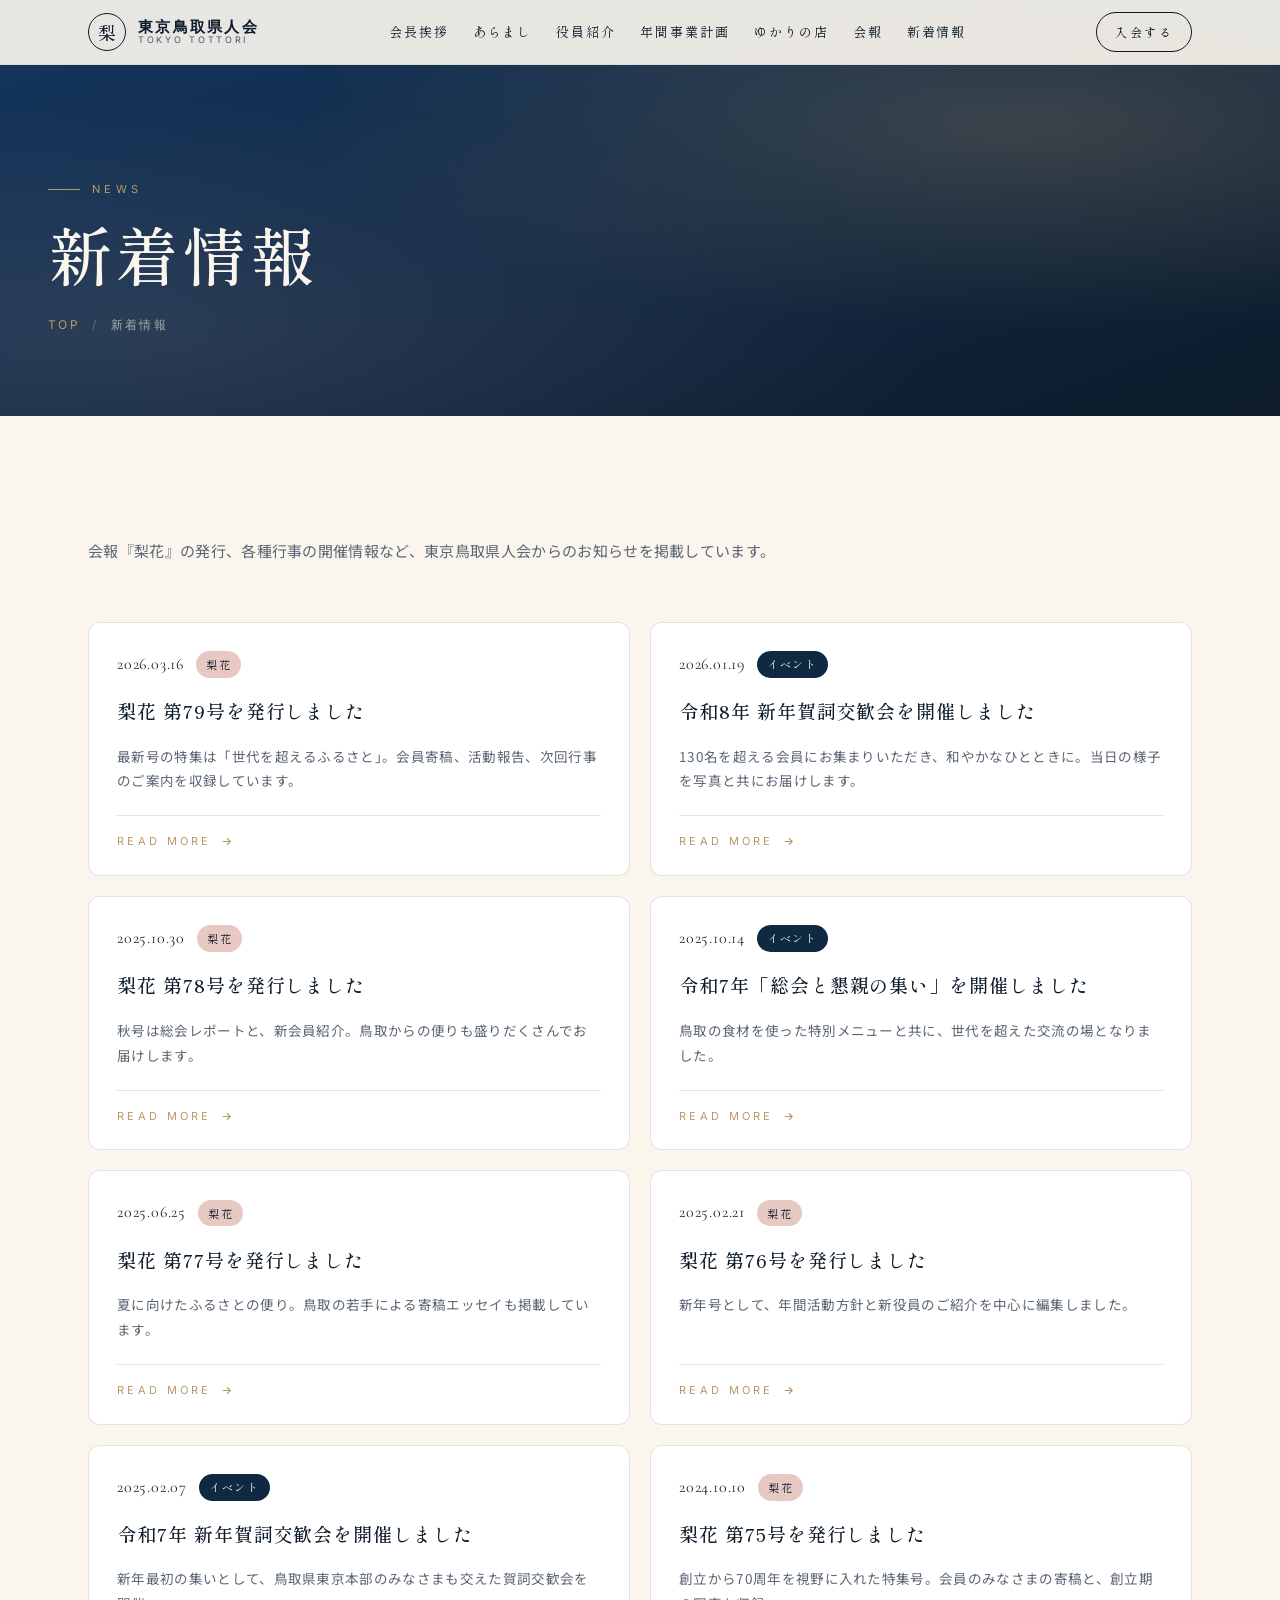
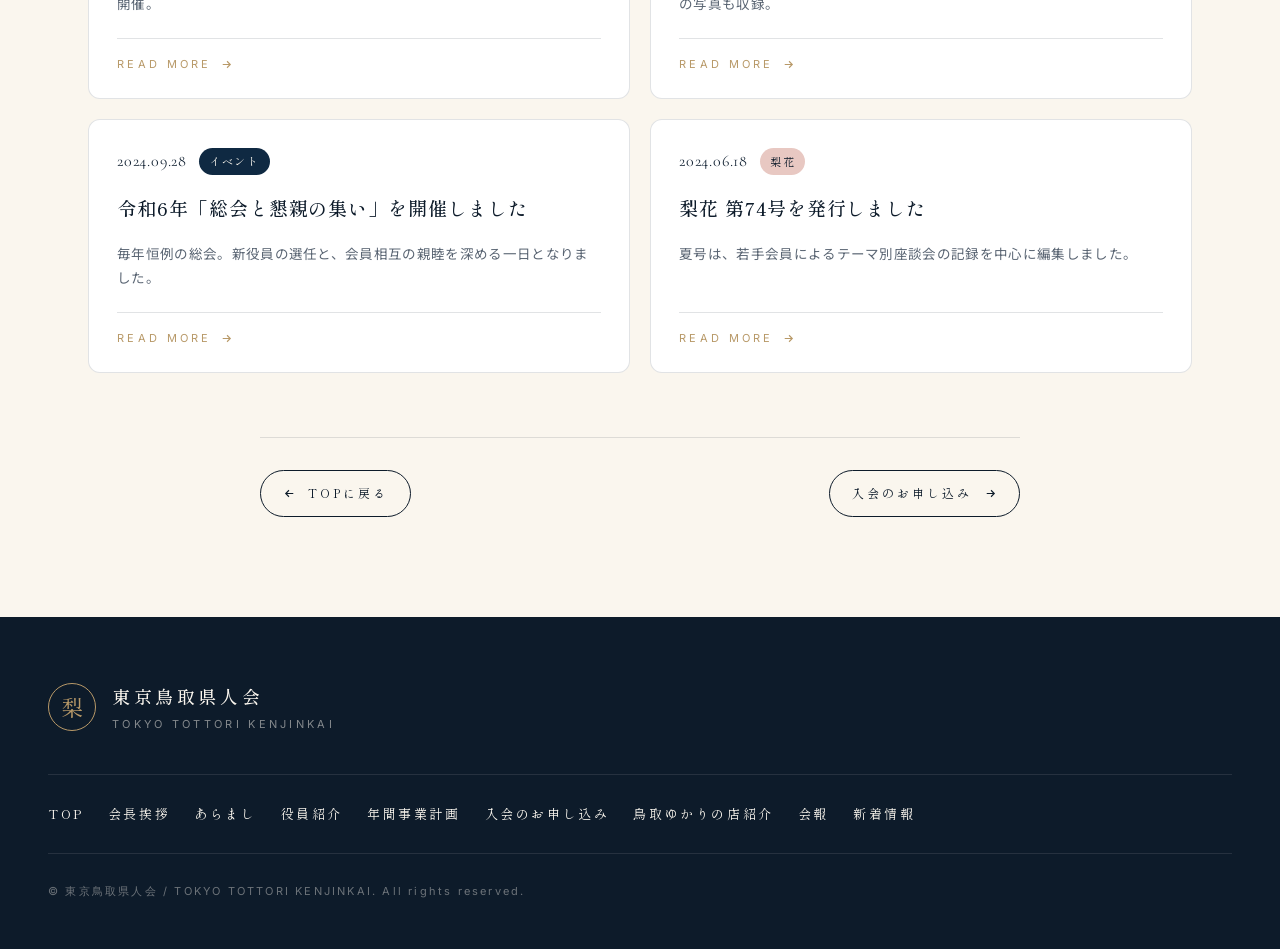
==== news.html @ 31a514fa "Initial site release Co-authored-by: Cursor <cursoragent@cursor.com>" ====
<!DOCTYPE html>
<html lang="ja">
<head>
<meta charset="UTF-8" />
<meta name="viewport" content="width=device-width, initial-scale=1.0" />
<title>新着情報 | 東京鳥取県人会</title>
<meta name="description" content="東京鳥取県人会からのお知らせ・新着情報の一覧。会報『梨花』の発行、各種行事の開催情報を順次ご案内します。" />

<link rel="preconnect" href="https://fonts.googleapis.com" />
<link rel="preconnect" href="https://fonts.gstatic.com" crossorigin />
<link href="https://fonts.googleapis.com/css2?family=Shippori+Mincho+B1:wght@400;500;600;700;800&family=Noto+Sans+JP:wght@300;400;500;600;700&family=Cormorant+Garamond:ital,wght@0,300;0,400;0,500;0,600;1,300&family=Inter:wght@300;400;500;600&display=swap" rel="stylesheet" />
<link rel="stylesheet" href="styles/main.css" />
</head>
<body class="is-subpage">

<div class="loader" id="loader">
  <div class="loader-inner">
    <span class="loader-jp">東京鳥取県人会</span>
    <span class="loader-en">TOKYO &middot; TOTTORI</span>
  </div>
</div>

<header class="nav is-scrolled" id="nav">
  <div class="nav-inner">
    <a href="index.html" class="nav-logo">
      <span class="logo-mark">梨</span>
      <span class="logo-text">
        <span class="logo-jp">東京鳥取県人会</span>
        <span class="logo-en">TOKYO TOTTORI</span>
      </span>
    </a>
    <nav class="nav-links">
      <a href="index.html#greeting">会長挨拶</a>
      <a href="index.html#about">あらまし</a>
      <a href="officers.html">役員紹介</a>
      <a href="index.html#plan">年間事業計画</a>
      <a href="shops.html">ゆかりの店</a>
      <a href="index.html#newsletter">会報</a>
      <a href="news.html">新着情報</a>
    </nav>
    <a href="index.html#join" class="nav-cta">入会する</a>
    <button class="nav-toggle" id="navToggle" aria-label="メニュー">
      <span></span><span></span><span></span>
    </button>
  </div>
</header>

<div class="mobile-menu" id="mobileMenu">
  <nav>
    <a href="index.html">TOP</a>
    <a href="index.html#greeting">会長挨拶</a>
    <a href="index.html#about">あらまし</a>
    <a href="officers.html">役員紹介</a>
    <a href="index.html#plan">年間事業計画</a>
    <a href="shops.html">ゆかりの店</a>
    <a href="index.html#newsletter">会報『梨花』</a>
    <a href="news.html">新着情報</a>
    <a href="index.html#join" class="mobile-cta">入会のお申し込み →</a>
  </nav>
</div>

<section class="page-hero">
  <div class="page-hero-inner">
    <p class="eyebrow">NEWS</p>
    <h1>新着情報</h1>
    <nav class="breadcrumb">
      <a href="index.html">TOP</a><span>/</span>新着情報
    </nav>
  </div>
</section>

<main class="page-body">
  <p class="section-lead" style="margin-bottom: 56px; max-width: 760px;">
    会報『梨花』の発行、各種行事の開催情報など、東京鳥取県人会からのお知らせを掲載しています。
  </p>

  <div class="news-grid is-2col">
    <a href="news/rika-79.html" class="news-card">
      <div class="news-card-meta">
        <time datetime="2026-03-16">2026.03.16</time>
        <span class="tag tag-rika">梨花</span>
      </div>
      <h3 class="news-card-title">梨花 第79号を発行しました</h3>
      <p class="news-card-excerpt">最新号の特集は「世代を超えるふるさと」。会員寄稿、活動報告、次回行事のご案内を収録しています。</p>
      <span class="news-card-arrow">READ MORE <svg viewBox="0 0 24 24" width="13" height="13" fill="none" stroke="currentColor" stroke-width="2"><path d="M5 12h14M13 6l6 6-6 6"/></svg></span>
    </a>

    <a href="news/2026-shinnen.html" class="news-card">
      <div class="news-card-meta">
        <time datetime="2026-01-19">2026.01.19</time>
        <span class="tag tag-event">イベント</span>
      </div>
      <h3 class="news-card-title">令和8年 新年賀詞交歓会を開催しました</h3>
      <p class="news-card-excerpt">130名を超える会員にお集まりいただき、和やかなひとときに。当日の様子を写真と共にお届けします。</p>
      <span class="news-card-arrow">READ MORE <svg viewBox="0 0 24 24" width="13" height="13" fill="none" stroke="currentColor" stroke-width="2"><path d="M5 12h14M13 6l6 6-6 6"/></svg></span>
    </a>

    <a href="news/rika-78.html" class="news-card">
      <div class="news-card-meta">
        <time datetime="2025-10-30">2025.10.30</time>
        <span class="tag tag-rika">梨花</span>
      </div>
      <h3 class="news-card-title">梨花 第78号を発行しました</h3>
      <p class="news-card-excerpt">秋号は総会レポートと、新会員紹介。鳥取からの便りも盛りだくさんでお届けします。</p>
      <span class="news-card-arrow">READ MORE <svg viewBox="0 0 24 24" width="13" height="13" fill="none" stroke="currentColor" stroke-width="2"><path d="M5 12h14M13 6l6 6-6 6"/></svg></span>
    </a>

    <a href="news/2025-soukai.html" class="news-card">
      <div class="news-card-meta">
        <time datetime="2025-10-14">2025.10.14</time>
        <span class="tag tag-event">イベント</span>
      </div>
      <h3 class="news-card-title">令和7年「総会と懇親の集い」を開催しました</h3>
      <p class="news-card-excerpt">鳥取の食材を使った特別メニューと共に、世代を超えた交流の場となりました。</p>
      <span class="news-card-arrow">READ MORE <svg viewBox="0 0 24 24" width="13" height="13" fill="none" stroke="currentColor" stroke-width="2"><path d="M5 12h14M13 6l6 6-6 6"/></svg></span>
    </a>

    <a href="news/rika-77.html" class="news-card">
      <div class="news-card-meta">
        <time datetime="2025-06-25">2025.06.25</time>
        <span class="tag tag-rika">梨花</span>
      </div>
      <h3 class="news-card-title">梨花 第77号を発行しました</h3>
      <p class="news-card-excerpt">夏に向けたふるさとの便り。鳥取の若手による寄稿エッセイも掲載しています。</p>
      <span class="news-card-arrow">READ MORE <svg viewBox="0 0 24 24" width="13" height="13" fill="none" stroke="currentColor" stroke-width="2"><path d="M5 12h14M13 6l6 6-6 6"/></svg></span>
    </a>

    <a href="news/rika-76.html" class="news-card">
      <div class="news-card-meta">
        <time datetime="2025-02-21">2025.02.21</time>
        <span class="tag tag-rika">梨花</span>
      </div>
      <h3 class="news-card-title">梨花 第76号を発行しました</h3>
      <p class="news-card-excerpt">新年号として、年間活動方針と新役員のご紹介を中心に編集しました。</p>
      <span class="news-card-arrow">READ MORE <svg viewBox="0 0 24 24" width="13" height="13" fill="none" stroke="currentColor" stroke-width="2"><path d="M5 12h14M13 6l6 6-6 6"/></svg></span>
    </a>

    <a href="news/2025-shinnen.html" class="news-card">
      <div class="news-card-meta">
        <time datetime="2025-02-07">2025.02.07</time>
        <span class="tag tag-event">イベント</span>
      </div>
      <h3 class="news-card-title">令和7年 新年賀詞交歓会を開催しました</h3>
      <p class="news-card-excerpt">新年最初の集いとして、鳥取県東京本部のみなさまも交えた賀詞交歓会を開催。</p>
      <span class="news-card-arrow">READ MORE <svg viewBox="0 0 24 24" width="13" height="13" fill="none" stroke="currentColor" stroke-width="2"><path d="M5 12h14M13 6l6 6-6 6"/></svg></span>
    </a>

    <a href="news/rika-75.html" class="news-card">
      <div class="news-card-meta">
        <time datetime="2024-10-10">2024.10.10</time>
        <span class="tag tag-rika">梨花</span>
      </div>
      <h3 class="news-card-title">梨花 第75号を発行しました</h3>
      <p class="news-card-excerpt">創立から70周年を視野に入れた特集号。会員のみなさまの寄稿と、創立期の写真も収録。</p>
      <span class="news-card-arrow">READ MORE <svg viewBox="0 0 24 24" width="13" height="13" fill="none" stroke="currentColor" stroke-width="2"><path d="M5 12h14M13 6l6 6-6 6"/></svg></span>
    </a>

    <a href="news/2024-soukai.html" class="news-card">
      <div class="news-card-meta">
        <time datetime="2024-09-28">2024.09.28</time>
        <span class="tag tag-event">イベント</span>
      </div>
      <h3 class="news-card-title">令和6年「総会と懇親の集い」を開催しました</h3>
      <p class="news-card-excerpt">毎年恒例の総会。新役員の選任と、会員相互の親睦を深める一日となりました。</p>
      <span class="news-card-arrow">READ MORE <svg viewBox="0 0 24 24" width="13" height="13" fill="none" stroke="currentColor" stroke-width="2"><path d="M5 12h14M13 6l6 6-6 6"/></svg></span>
    </a>

    <a href="news/rika-74.html" class="news-card">
      <div class="news-card-meta">
        <time datetime="2024-06-18">2024.06.18</time>
        <span class="tag tag-rika">梨花</span>
      </div>
      <h3 class="news-card-title">梨花 第74号を発行しました</h3>
      <p class="news-card-excerpt">夏号は、若手会員によるテーマ別座談会の記録を中心に編集しました。</p>
      <span class="news-card-arrow">READ MORE <svg viewBox="0 0 24 24" width="13" height="13" fill="none" stroke="currentColor" stroke-width="2"><path d="M5 12h14M13 6l6 6-6 6"/></svg></span>
    </a>
  </div>

  <div class="article-foot">
    <a href="index.html" class="more-link">
      <svg viewBox="0 0 24 24" width="13" height="13" fill="none" stroke="currentColor" stroke-width="2" style="transform: rotate(180deg);"><path d="M5 12h14M13 6l6 6-6 6"/></svg>
      <span>TOPに戻る</span>
    </a>
    <a href="index.html#join" class="more-link">
      <span>入会のお申し込み</span>
      <svg viewBox="0 0 24 24" width="13" height="13" fill="none" stroke="currentColor" stroke-width="2"><path d="M5 12h14M13 6l6 6-6 6"/></svg>
    </a>
  </div>
</main>

<footer class="footer">
  <div class="footer-inner">
    <div class="footer-brand">
      <span class="footer-mark">梨</span>
      <div>
        <p class="footer-jp">東京鳥取県人会</p>
        <p class="footer-en">TOKYO TOTTORI KENJINKAI</p>
      </div>
    </div>
    <nav class="footer-links">
      <a href="index.html">TOP</a>
      <a href="index.html#greeting">会長挨拶</a>
      <a href="index.html#about">あらまし</a>
      <a href="officers.html">役員紹介</a>
      <a href="index.html#plan">年間事業計画</a>
      <a href="index.html#join">入会のお申し込み</a>
      <a href="shops.html">鳥取ゆかりの店紹介</a>
      <a href="index.html#newsletter">会報</a>
      <a href="news.html">新着情報</a>
    </nav>
    <p class="footer-copy">&copy; 東京鳥取県人会 / TOKYO TOTTORI KENJINKAI. All rights reserved.</p>
  </div>
</footer>

<script>
(function () {
  window.addEventListener('load', () => {
    setTimeout(() => {
      const loader = document.getElementById('loader');
      if (loader) loader.classList.add('is-hidden');
    }, 600);
  });
  const toggle = document.getElementById('navToggle');
  const menu = document.getElementById('mobileMenu');
  if (toggle && menu) {
    toggle.addEventListener('click', () => {
      const open = menu.classList.toggle('is-open');
      toggle.classList.toggle('is-open', open);
      document.body.style.overflow = open ? 'hidden' : '';
    });
    menu.querySelectorAll('a').forEach((a) =>
      a.addEventListener('click', () => {
        menu.classList.remove('is-open');
        toggle.classList.remove('is-open');
        document.body.style.overflow = '';
      })
    );
  }
})();
</script>
</body>
</html>
---- styles/main.css ----
/* =============================================================
   Tokyo Tottori Kenjinkai – Stylesheet (inlined)
   ============================================================= */
:root {
  --c-ink: #0d1b2a;
  --c-ink-2: #1b2a3a;
  --c-sub: #5a6573;
  --c-sand: #f3ecdf;
  --c-sand-2: #ebe1cd;
  --c-paper: #faf6ee;
  --c-paper-2: #ffffff;
  --c-navy: #14365e;
  --c-navy-2: #0f2942;
  --c-pear: #e8c8c2;
  --c-pear-2: #d8a39b;
  --c-gold: #b89968;
  --c-line: rgba(13, 27, 42, 0.12);
  --c-line-light: rgba(13, 27, 42, 0.06);
  --f-mincho: "Shippori Mincho B1", "Hiragino Mincho ProN", "Yu Mincho", serif;
  --f-sans: "Noto Sans JP", "Hiragino Sans", "Yu Gothic", sans-serif;
  --f-en: "Cormorant Garamond", "Inter", serif;
  --f-en-sans: "Inter", sans-serif;
  --r-md: 4px;
  --r-lg: 12px;
  --container: 1200px;
  --gutter: clamp(20px, 4vw, 48px);
  --t-fast: 0.25s cubic-bezier(0.2, 0.8, 0.2, 1);
  --t-base: 0.5s cubic-bezier(0.2, 0.8, 0.2, 1);
  --t-slow: 1s cubic-bezier(0.2, 0.8, 0.2, 1);
}
*, *::before, *::after { box-sizing: border-box; margin: 0; padding: 0; }
html { scroll-behavior: smooth; }
body {
  font-family: var(--f-sans);
  color: var(--c-ink);
  background: var(--c-paper);
  -webkit-font-smoothing: antialiased;
  -moz-osx-font-smoothing: grayscale;
  line-height: 1.7;
  letter-spacing: 0.02em;
  overflow-x: hidden;
}
img, svg, video, iframe { max-width: 100%; display: block; }
a { color: inherit; text-decoration: none; }
ul, ol { list-style: none; }
button { background: none; border: none; cursor: pointer; font: inherit; color: inherit; }
::selection { background: var(--c-pear); color: var(--c-ink); }

/* Loader */
.loader { position: fixed; inset: 0; background: var(--c-ink); z-index: 9999; display: grid; place-items: center; transition: opacity 0.8s ease, visibility 0.8s ease; }
.loader.is-hidden { opacity: 0; visibility: hidden; }
.loader-inner { text-align: center; color: var(--c-paper); }
.loader-jp { display: block; font-family: var(--f-mincho); font-size: clamp(24px, 4vw, 32px); letter-spacing: 0.4em; padding-left: 0.4em; font-weight: 500; margin-bottom: 12px; opacity: 0; animation: fadeUp 0.8s ease forwards 0.1s; }
.loader-en { display: block; font-family: var(--f-en); font-size: 14px; letter-spacing: 0.6em; padding-left: 0.6em; color: var(--c-gold); opacity: 0; animation: fadeUp 0.8s ease forwards 0.4s; }
@keyframes fadeUp { from { opacity: 0; transform: translateY(8px);} to {opacity:1; transform:none;} }

/* Nav */
.nav { position: fixed; top: 0; left: 0; right: 0; z-index: 100; padding: 18px 0; transition: background var(--t-base), padding var(--t-base), border-color var(--t-base); border-bottom: 1px solid transparent; }
.nav.is-scrolled { background: rgba(250, 246, 238, 0.92); backdrop-filter: blur(16px); -webkit-backdrop-filter: blur(16px); border-bottom-color: var(--c-line-light); padding: 12px 0; }
.nav-inner { max-width: var(--container); margin: 0 auto; padding: 0 var(--gutter); display: flex; align-items: center; justify-content: space-between; gap: 24px; }
.nav-logo { display: flex; align-items: center; gap: 12px; color: var(--c-paper); transition: color var(--t-base); }
.nav.is-scrolled .nav-logo { color: var(--c-ink); }
.logo-mark { width: 38px; height: 38px; border: 1.5px solid currentColor; border-radius: 50%; display: grid; place-items: center; font-family: var(--f-mincho); font-size: 18px; font-weight: 500; }
.logo-text { display: flex; flex-direction: column; line-height: 1.1; }
.logo-jp { font-family: var(--f-mincho); font-size: 15px; font-weight: 600; letter-spacing: 0.15em; }
.logo-en { font-family: var(--f-en-sans); font-size: 9px; letter-spacing: 0.3em; opacity: 0.7; }

.nav-links { display: flex; gap: 24px; color: var(--c-paper); transition: color var(--t-base); }
.nav.is-scrolled .nav-links { color: var(--c-ink); }
.nav-links a { position: relative; padding: 6px 0; font-family: var(--f-mincho); font-size: 13px; letter-spacing: 0.15em; }
.nav-links a::after { content: ''; position: absolute; bottom: 0; left: 50%; width: 0; height: 1px; background: currentColor; transition: width var(--t-base), left var(--t-base); }
.nav-links a:hover::after { width: 100%; left: 0; }

.nav-cta { padding: 9px 18px; border: 1px solid var(--c-paper); color: var(--c-paper); font-family: var(--f-mincho); font-size: 12px; letter-spacing: 0.2em; border-radius: 999px; transition: all var(--t-base); white-space: nowrap; }
.nav.is-scrolled .nav-cta { border-color: var(--c-ink); color: var(--c-ink); }
.nav-cta:hover { background: var(--c-paper); color: var(--c-ink); }
.nav.is-scrolled .nav-cta:hover { background: var(--c-ink); color: var(--c-paper); }

.nav-toggle { display: none; width: 40px; height: 40px; flex-direction: column; justify-content: center; align-items: center; gap: 5px; }
.nav-toggle span { display: block; width: 24px; height: 1.5px; background: var(--c-paper); transition: all var(--t-base); }
.nav.is-scrolled .nav-toggle span { background: var(--c-ink); }
.nav-toggle.is-open span:nth-child(1) { transform: translateY(6.5px) rotate(45deg); }
.nav-toggle.is-open span:nth-child(2) { opacity: 0; }
.nav-toggle.is-open span:nth-child(3) { transform: translateY(-6.5px) rotate(-45deg); }

.mobile-menu { position: fixed; inset: 0; background: var(--c-ink); color: var(--c-paper); z-index: 90; display: grid; place-items: center; opacity: 0; visibility: hidden; transition: opacity var(--t-base), visibility var(--t-base); padding: 80px var(--gutter) 40px; overflow-y: auto; }
.mobile-menu.is-open { opacity: 1; visibility: visible; }
.mobile-menu nav { display: flex; flex-direction: column; gap: 18px; text-align: center; }
.mobile-menu nav a { font-family: var(--f-mincho); font-size: 22px; letter-spacing: 0.2em; }
.mobile-menu .mobile-cta { margin-top: 12px; font-size: 16px; color: var(--c-gold); }

/* Sidebar */
.sidebar {
  position: fixed;
  top: 0; left: 0; bottom: 0;
  width: 240px;
  z-index: 99;
  background: rgba(250, 246, 238, 0.94);
  backdrop-filter: blur(20px);
  -webkit-backdrop-filter: blur(20px);
  border-right: 1px solid var(--c-line);
  padding: 32px 28px;
  display: flex;
  flex-direction: column;
  gap: 28px;
  transform: translateX(-100%);
  opacity: 0;
  visibility: hidden;
  transition: transform 0.7s cubic-bezier(0.2, 0.8, 0.2, 1),
              opacity 0.6s ease,
              visibility 0.6s ease;
}
body.is-sidebar-active .sidebar {
  transform: translateX(0);
  opacity: 1;
  visibility: visible;
}
.sidebar-logo { display: flex; align-items: center; gap: 12px; color: var(--c-ink); padding-bottom: 24px; border-bottom: 1px solid var(--c-line); }
.sidebar-logo .logo-mark { width: 36px; height: 36px; font-size: 18px; }
.sidebar-logo .logo-jp { font-family: var(--f-mincho); font-size: 14px; font-weight: 600; letter-spacing: 0.18em; line-height: 1.3; }
.sidebar-logo .logo-en { font-family: var(--f-en-sans); font-size: 9px; letter-spacing: 0.3em; opacity: 0.6; margin-top: 2px; }

.sidebar-nav { display: flex; flex-direction: column; gap: 2px; flex: 1; overflow-y: auto; }
.sidebar-nav a {
  position: relative;
  display: grid;
  grid-template-columns: 28px 1fr;
  align-items: center;
  gap: 12px;
  padding: 12px 8px;
  border-radius: var(--r-md);
  transition: background var(--t-fast), color var(--t-fast), padding-left var(--t-fast);
}
.sidebar-nav a::before {
  content: '';
  position: absolute;
  left: -28px;
  top: 50%;
  width: 20px;
  height: 1px;
  background: var(--c-gold);
  transform: scaleX(0);
  transform-origin: right;
  transition: transform var(--t-fast);
}
.sidebar-nav a:hover { background: rgba(184, 153, 104, 0.1); padding-left: 14px; }
.sidebar-nav a:hover::before { transform: scaleX(1); }
.sidebar-nav .num { font-family: var(--f-en); font-size: 13px; color: var(--c-gold); letter-spacing: 0.05em; }
.sidebar-nav .lbl { font-family: var(--f-mincho); font-size: 14px; letter-spacing: 0.15em; }

.sidebar-foot { padding-top: 20px; border-top: 1px solid var(--c-line); display: flex; flex-direction: column; gap: 14px; }
.sidebar-cta {
  display: inline-flex;
  align-items: center;
  justify-content: center;
  gap: 8px;
  padding: 14px 20px;
  background: var(--c-ink);
  color: var(--c-paper);
  border-radius: 999px;
  font-family: var(--f-mincho);
  font-size: 13px;
  letter-spacing: 0.25em;
  transition: all var(--t-base);
}
.sidebar-cta:hover { background: var(--c-gold); color: var(--c-ink); }
.sidebar-cta svg { transition: transform var(--t-base); }
.sidebar-cta:hover svg { transform: translateX(3px); }
.sidebar-tel { display: flex; flex-direction: column; gap: 2px; align-items: center; }
.sidebar-tel span { font-family: var(--f-mincho); font-size: 10px; letter-spacing: 0.3em; color: var(--c-sub); }
.sidebar-tel a { font-family: var(--f-en); font-size: 18px; color: var(--c-ink); letter-spacing: 0.05em; }
.sidebar-tel a:hover { color: var(--c-navy); }

/* Hide top nav when sidebar active, push content right (desktop) */
body.is-sidebar-active .nav { transform: translateY(-110%); opacity: 0; visibility: hidden; }
.nav { transition: background var(--t-base), padding var(--t-base), border-color var(--t-base), transform 0.5s ease, opacity 0.5s ease; }

@media (min-width: 961px) {
  body.is-sidebar-active .marquee,
  body.is-sidebar-active .section,
  body.is-sidebar-active .join,
  body.is-sidebar-active .footer {
    padding-left: calc(var(--gutter) + 240px);
    transition: padding-left 0.7s cubic-bezier(0.2, 0.8, 0.2, 1);
  }
  body.is-sidebar-active .marquee-track { padding-left: 0; }
  .marquee, .section, .join, .footer {
    transition: padding-left 0.7s cubic-bezier(0.2, 0.8, 0.2, 1);
  }
}

/* Hero */
.hero { position: relative; min-height: 100vh; display: flex; flex-direction: column; justify-content: center; padding: 120px var(--gutter) 80px; color: var(--c-paper); overflow: hidden; }
.hero-bg { position: absolute; inset: 0; z-index: 0; background: #0d1b2a; }
.hero-slide {
  position: absolute; inset: 0;
  background-size: cover;
  background-position: center;
  opacity: 0;
  transform: scale(1.06);
  transition: opacity 2s ease-in-out, transform 8s ease-out;
  will-change: opacity, transform;
}
.hero-slide.is-active {
  opacity: 1;
  transform: scale(1);
  transition: opacity 2s ease-in-out, transform 12s ease-out;
}
.hero-slide[data-season="spring"] { background-color: #f4dad4; }
.hero-slide[data-season="summer"] { background-color: #14365e; }
.hero-slide[data-season="autumn"] { background-color: #8b4a2a; }
.hero-slide[data-season="winter"] { background-color: #1b2a3a; }

.hero-overlay {
  position: absolute; inset: 0;
  background:
    radial-gradient(ellipse at 70% 20%, rgba(184, 153, 104, 0.18) 0%, transparent 55%),
    linear-gradient(180deg, rgba(13, 27, 42, 0.35) 0%, rgba(13, 27, 42, 0.55) 60%, rgba(13, 27, 42, 0.78) 100%),
    linear-gradient(120deg, rgba(15, 41, 66, 0.55) 0%, rgba(13, 27, 42, 0.25) 60%, transparent 100%);
}
.hero-pattern { position: absolute; inset: 0; background-image: url("data:image/svg+xml;utf8,<svg xmlns='http://www.w3.org/2000/svg' width='100' height='100' viewBox='0 0 100 100'><circle cx='50' cy='50' r='1' fill='%23faf6ee' opacity='0.14'/></svg>"); background-size: 24px 24px; opacity: 0.25; mix-blend-mode: overlay; animation: drift 60s linear infinite; pointer-events: none; }
@keyframes drift { from { background-position: 0 0; } to { background-position: 1000px 1000px; } }

/* Season indicator */
.season-indicator {
  position: absolute;
  top: 50%;
  left: var(--gutter);
  transform: translateY(-50%);
  z-index: 2;
  display: flex;
  flex-direction: column;
  align-items: flex-start;
  gap: 14px;
  color: var(--c-paper);
  pointer-events: none;
  opacity: 0;
  animation: fadeUp 1s ease forwards 1.2s;
}
.season-indicator .season-line {
  width: 1px;
  height: 56px;
  background: linear-gradient(to bottom, transparent, var(--c-gold), transparent);
}
.season-indicator .season-jp {
  font-family: var(--f-mincho);
  font-size: 28px;
  font-weight: 500;
  letter-spacing: 0.3em;
  color: var(--c-gold);
  writing-mode: vertical-rl;
  transition: opacity 0.6s ease, transform 0.6s ease;
}
.season-indicator .season-en {
  font-family: var(--f-en-sans);
  font-size: 10px;
  letter-spacing: 0.5em;
  color: rgba(250, 246, 238, 0.7);
  writing-mode: vertical-rl;
  transition: opacity 0.6s ease, transform 0.6s ease;
}
.season-indicator.is-changing .season-jp,
.season-indicator.is-changing .season-en {
  opacity: 0;
  transform: translateY(8px);
}

@media (max-width: 960px) {
  .season-indicator { left: auto; right: var(--gutter); top: 110px; transform: none; }
  .season-indicator .season-line { height: 32px; }
  .season-indicator .season-jp { font-size: 20px; }
}

.hero-content { position: relative; z-index: 2; max-width: var(--container); width: 100%; margin: 0 auto; }
.hero-eyebrow { display: flex; align-items: center; gap: 16px; font-family: var(--f-en-sans); font-size: 12px; letter-spacing: 0.4em; color: var(--c-gold); margin-bottom: 32px; text-transform: uppercase; }
.hero-eyebrow .line { display: block; width: 40px; height: 1px; background: var(--c-gold); }
.hero-title { font-family: var(--f-mincho); font-weight: 500; font-size: clamp(42px, 8vw, 110px); line-height: 1.05; letter-spacing: 0.05em; margin-bottom: 36px; }
.hero-line { display: block; overflow: hidden; }
.hero-line span { display: inline-block; transform: translateY(110%); animation: heroReveal 1.2s cubic-bezier(0.2, 0.8, 0.2, 1) forwards; }
.hero-line:nth-child(1) span { animation-delay: 0.5s; }
.hero-line:nth-child(2) span { animation-delay: 0.7s; }
@keyframes heroReveal { to { transform: translateY(0); } }
.hero-sub { max-width: 560px; font-size: 15px; line-height: 2; color: rgba(250, 246, 238, 0.78); margin-bottom: 48px; opacity: 0; animation: fadeUp 1s ease forwards 1.2s; }
.hero-actions { display: flex; gap: 16px; flex-wrap: wrap; opacity: 0; animation: fadeUp 1s ease forwards 1.4s; }

.btn { display: inline-flex; align-items: center; gap: 10px; padding: 17px 30px; font-family: var(--f-mincho); font-size: 14px; letter-spacing: 0.2em; border-radius: 999px; transition: all var(--t-base); cursor: pointer; white-space: nowrap; }
.btn svg { transition: transform var(--t-base); }
.btn:hover svg { transform: translateX(4px); }
.btn-primary { background: var(--c-gold); color: var(--c-ink); border: 1px solid var(--c-gold); }
.btn-primary:hover { background: var(--c-paper); border-color: var(--c-paper); }
.btn-ghost { background: transparent; color: var(--c-paper); border: 1px solid rgba(250, 246, 238, 0.4); }
.btn-ghost:hover { background: rgba(250, 246, 238, 0.08); border-color: var(--c-paper); }
.btn-light.btn-primary { background: var(--c-paper); color: var(--c-ink); border-color: var(--c-paper); }
.btn-light.btn-primary:hover { background: var(--c-gold); border-color: var(--c-gold); }
.btn-light.btn-ghost { color: var(--c-paper); border-color: rgba(250, 246, 238, 0.4); }
.btn-dark { background: var(--c-ink); color: var(--c-paper); border: 1px solid var(--c-ink); }
.btn-dark:hover { background: var(--c-gold); border-color: var(--c-gold); color: var(--c-ink); }
.btn-outline { background: transparent; color: var(--c-ink); border: 1px solid var(--c-ink); }
.btn-outline:hover { background: var(--c-ink); color: var(--c-paper); }

.hero-meta { position: relative; z-index: 2; max-width: var(--container); width: 100%; margin: 80px auto 0; display: flex; gap: clamp(32px, 8vw, 96px); border-top: 1px solid rgba(250, 246, 238, 0.18); padding-top: 32px; opacity: 0; animation: fadeUp 1s ease forwards 1.6s; }
.hero-meta div { display: grid; grid-template-columns: auto auto; column-gap: 6px; row-gap: 4px; align-items: baseline; }
.hero-meta .num { font-family: var(--f-en); font-size: clamp(36px, 5vw, 56px); font-weight: 500; line-height: 1; color: var(--c-paper); grid-row: 1; }
.hero-meta .unit { font-family: var(--f-mincho); font-size: clamp(14px, 1.4vw, 18px); color: var(--c-gold); letter-spacing: 0.1em; grid-row: 1; }
.hero-meta .lbl { font-family: var(--f-mincho); font-size: 12px; letter-spacing: 0.3em; color: rgba(250, 246, 238, 0.6); grid-row: 2; grid-column: 1 / -1; }

.hero-scroll { position: absolute; bottom: 40px; right: var(--gutter); z-index: 2; display: flex; flex-direction: column; align-items: center; gap: 12px; font-family: var(--f-en-sans); font-size: 11px; letter-spacing: 0.4em; color: rgba(250, 246, 238, 0.6); writing-mode: vertical-rl; }
.hero-scroll .scroll-line { width: 1px; height: 60px; background: rgba(250, 246, 238, 0.4); position: relative; overflow: hidden; }
.hero-scroll .scroll-line::after { content: ''; position: absolute; top: -60px; left: 0; width: 100%; height: 60px; background: var(--c-gold); animation: scrollLine 2s ease-in-out infinite; }
@keyframes scrollLine { 0% { top: -60px; } 100% { top: 60px; } }

/* Marquee */
.marquee { background: var(--c-ink); color: var(--c-sand); padding: 22px 0; overflow: hidden; border-top: 1px solid rgba(250, 246, 238, 0.08); border-bottom: 1px solid rgba(250, 246, 238, 0.08); }
.marquee-track { display: flex; gap: 32px; white-space: nowrap; font-family: var(--f-mincho); font-size: 18px; letter-spacing: 0.3em; animation: marquee 40s linear infinite; }
.marquee-track span:nth-child(odd) { color: var(--c-gold); }
@keyframes marquee { from { transform: translateX(0); } to { transform: translateX(-50%); } }

/* Section common */
.section { max-width: var(--container); margin: 0 auto; padding: clamp(80px, 12vw, 140px) var(--gutter); }
.section-bleed { max-width: none; padding-left: 0; padding-right: 0; }
.section-bleed-inner { max-width: var(--container); margin: 0 auto; padding: 0 var(--gutter); }
.section-head { margin-bottom: 56px; }
.eyebrow { font-family: var(--f-en-sans); font-size: 11px; letter-spacing: 0.4em; color: var(--c-gold); margin-bottom: 16px; display: flex; align-items: center; gap: 12px; text-transform: uppercase; }
.eyebrow::before { content: ''; display: block; width: 32px; height: 1px; background: var(--c-gold); }
.eyebrow-light { color: var(--c-pear); }
.eyebrow-light::before { background: var(--c-pear); }
.section-title { font-family: var(--f-mincho); font-weight: 500; font-size: clamp(32px, 5vw, 56px); line-height: 1.25; letter-spacing: 0.05em; }
.section-lead { margin-top: 20px; max-width: 580px; font-size: 15px; line-height: 2; color: var(--c-sub); }

/* Greeting (会長挨拶) */
.greeting { background: var(--c-paper); }
.greeting-grid { display: grid; grid-template-columns: 0.9fr 1.4fr; gap: clamp(40px, 6vw, 80px); align-items: center; }
.greeting-portrait { position: relative; aspect-ratio: 3/4; border-radius: var(--r-lg); overflow: hidden; background: linear-gradient(160deg, #5b7896 0%, #2c4a6b 50%, #14365e 100%); box-shadow: 0 30px 60px -20px rgba(13, 27, 42, 0.25); }
.greeting-portrait::after { content: '会長'; position: absolute; bottom: 16px; left: 16px; background: rgba(13, 27, 42, 0.7); backdrop-filter: blur(8px); color: var(--c-paper); padding: 6px 14px; font-family: var(--f-mincho); font-size: 11px; letter-spacing: 0.2em; border-radius: 999px; }
.greeting-portrait .ph-mark { position: absolute; inset: 0; display: grid; place-items: center; font-family: var(--f-mincho); font-size: 80px; color: rgba(250, 246, 238, 0.18); }
.greeting-text h3 { font-family: var(--f-mincho); font-size: clamp(24px, 3vw, 32px); line-height: 1.7; letter-spacing: 0.08em; font-weight: 500; margin-bottom: 32px; }
.greeting-text p { font-size: 15px; line-height: 2.1; margin-bottom: 20px; color: var(--c-ink-2); }
.greeting-sign { display: flex; align-items: center; gap: 16px; margin-top: 32px; padding-top: 24px; border-top: 1px solid var(--c-line); }
.greeting-sign .role { font-family: var(--f-mincho); font-size: 12px; letter-spacing: 0.25em; color: var(--c-sub); }
.greeting-sign .name { font-family: var(--f-mincho); font-size: 20px; font-weight: 500; letter-spacing: 0.15em; }

/* About (あらまし) */
.about { background: var(--c-sand); }
.about-grid { display: grid; grid-template-columns: 1fr 1fr; gap: clamp(32px, 6vw, 80px); align-items: start; }
.about-text p { font-size: 15px; line-height: 2.1; margin-bottom: 22px; color: var(--c-ink-2); }
.about-text p em { font-style: normal; background: linear-gradient(transparent 60%, var(--c-pear) 60%); padding: 0 4px; font-weight: 500; }
.about-points { margin-top: 36px; border-top: 1px solid var(--c-line); }
.about-points li { display: flex; gap: 24px; padding: 22px 0; border-bottom: 1px solid var(--c-line); align-items: baseline; }
.about-points span { font-family: var(--f-en); font-size: 24px; color: var(--c-gold); font-weight: 500; min-width: 32px; }
.about-points b { display: block; font-family: var(--f-mincho); font-weight: 500; font-size: 16px; margin-bottom: 4px; }
.about-points div { font-size: 14px; color: var(--c-sub); }

.about-stats { background: var(--c-paper-2); padding: 40px; border-radius: var(--r-lg); box-shadow: 0 30px 60px -20px rgba(13, 27, 42, 0.1); }
.about-stats h4 { font-family: var(--f-mincho); font-size: 14px; letter-spacing: 0.25em; color: var(--c-sub); margin-bottom: 24px; }
.about-stats dl { border-top: 1px solid var(--c-line); }
.about-stats dl > div { display: grid; grid-template-columns: 1fr 1.6fr; padding: 14px 0; border-bottom: 1px solid var(--c-line); align-items: baseline; gap: 16px; }
.about-stats dt { font-family: var(--f-mincho); font-size: 13px; letter-spacing: 0.2em; color: var(--c-sub); }
.about-stats dd { font-size: 14px; line-height: 1.7; }
.about-stats dd strong { font-family: var(--f-en); font-size: 22px; color: var(--c-navy); margin-right: 6px; font-weight: 500; }

/* Officers (役員紹介) */
.officers { background: var(--c-paper); }
.officers-grid { display: grid; grid-template-columns: repeat(4, 1fr); gap: 20px; }
.officer-card { background: var(--c-paper-2); border: 1px solid var(--c-line); border-radius: var(--r-lg); overflow: hidden; transition: all var(--t-base); }
.officer-card:hover { transform: translateY(-4px); border-color: var(--c-gold); box-shadow: 0 20px 40px -15px rgba(13, 27, 42, 0.15); }
.officer-photo { aspect-ratio: 1/1; background: linear-gradient(160deg, #ebe1cd 0%, #c9a978 100%); position: relative; display: grid; place-items: center; }
.officer-photo .ph { font-family: var(--f-mincho); font-size: 64px; color: rgba(13, 27, 42, 0.2); }
.officer-card.lead .officer-photo { background: linear-gradient(160deg, #5b7896 0%, #14365e 100%); }
.officer-card.lead .officer-photo .ph { color: rgba(250, 246, 238, 0.3); }
.officer-info { padding: 20px; }
.officer-role { font-family: var(--f-mincho); font-size: 11px; letter-spacing: 0.3em; color: var(--c-gold); margin-bottom: 8px; }
.officer-name { font-family: var(--f-mincho); font-size: 18px; font-weight: 500; letter-spacing: 0.1em; margin-bottom: 4px; }
.officer-meta { font-size: 12px; color: var(--c-sub); letter-spacing: 0.05em; }

/* Annual Plan (年間事業計画) */
.plan-section { background: var(--c-sand); }
.timeline { display: grid; gap: 16px; }
.timeline-row { display: grid; grid-template-columns: 80px 1fr 200px 140px; gap: 24px; padding: 24px 28px; background: var(--c-paper-2); border-radius: var(--r-lg); align-items: center; transition: all var(--t-base); border: 1px solid transparent; }
.timeline-row:hover { transform: translateX(4px); border-color: var(--c-gold); box-shadow: 0 20px 40px -15px rgba(13, 27, 42, 0.15); }
.timeline-month { font-family: var(--f-en); font-size: 32px; font-weight: 500; color: var(--c-navy); line-height: 1; }
.timeline-month small { display: block; font-family: var(--f-mincho); font-size: 11px; letter-spacing: 0.3em; color: var(--c-sub); margin-top: 4px; font-weight: 400; }
.timeline-event { font-family: var(--f-mincho); font-size: 17px; font-weight: 500; letter-spacing: 0.05em; }
.timeline-event small { display: block; font-family: var(--f-sans); font-size: 13px; color: var(--c-sub); margin-top: 4px; font-weight: 400; letter-spacing: 0.02em; }
.timeline-place { font-size: 13px; color: var(--c-sub); letter-spacing: 0.05em; }
.timeline-status { padding: 6px 14px; border-radius: 999px; font-family: var(--f-mincho); font-size: 11px; letter-spacing: 0.2em; text-align: center; }
.status-confirmed { background: var(--c-pear); color: var(--c-ink); }
.status-tbd { background: var(--c-sand-2); color: var(--c-ink-2); }
.status-done { background: var(--c-line); color: var(--c-sub); }

/* Shops (鳥取ゆかりの店紹介) */
.shops { background: var(--c-paper); }
.shop-grid { display: grid; grid-template-columns: repeat(3, 1fr); gap: 24px; }
.shop-card { background: var(--c-paper-2); border-radius: var(--r-lg); overflow: hidden; border: 1px solid var(--c-line); transition: all var(--t-base); }
.shop-card:hover { transform: translateY(-4px); border-color: var(--c-pear-2); box-shadow: 0 20px 40px -15px rgba(13, 27, 42, 0.15); }
.shop-image { aspect-ratio: 16/10; position: relative; }
.shop-image[data-c="0"] { background: linear-gradient(135deg, #14365e 0%, #5b7896 100%); }
.shop-image[data-c="1"] { background: linear-gradient(135deg, #b89968 0%, #ebe1cd 100%); }
.shop-image[data-c="2"] { background: linear-gradient(135deg, #d8a39b 0%, #f4dad4 100%); }
.shop-image[data-c="3"] { background: linear-gradient(135deg, #2c4a6b 0%, #b89968 100%); }
.shop-image[data-c="4"] { background: linear-gradient(135deg, #8b6f4a 0%, #f3ecdf 100%); }
.shop-image[data-c="5"] { background: linear-gradient(135deg, #5e4528 0%, #c9a978 100%); }
.shop-image .shop-mark { position: absolute; inset: 0; display: grid; place-items: center; font-family: var(--f-mincho); font-size: 56px; color: rgba(250, 246, 238, 0.4); }
.shop-info { padding: 24px; }
.shop-cat { font-family: var(--f-mincho); font-size: 11px; letter-spacing: 0.3em; color: var(--c-gold); margin-bottom: 8px; }
.shop-name { font-family: var(--f-mincho); font-size: 19px; font-weight: 500; letter-spacing: 0.08em; margin-bottom: 8px; }
.shop-desc { font-size: 13px; color: var(--c-sub); line-height: 1.8; margin-bottom: 16px; }
.shop-meta { font-size: 12px; color: var(--c-sub); display: flex; gap: 14px; padding-top: 14px; border-top: 1px solid var(--c-line); }
.shop-meta b { font-family: var(--f-mincho); font-weight: 500; color: var(--c-ink); margin-right: 4px; }

/* Newsletter (会報) */
.newsletter { background: var(--c-sand); }
.rika-grid { display: grid; grid-template-columns: 1.2fr 1fr; gap: clamp(32px, 6vw, 64px); align-items: center; }
.rika-cover { aspect-ratio: 3/4; max-width: 400px; margin: 0 auto; background: linear-gradient(160deg, #f4dad4 0%, #d8a39b 60%, #a8746c 100%); border-radius: var(--r-lg); position: relative; overflow: hidden; box-shadow: 0 40px 80px -30px rgba(13, 27, 42, 0.3); display: flex; flex-direction: column; justify-content: space-between; padding: 40px 32px; color: var(--c-paper); }
.rika-cover::before { content: ''; position: absolute; inset: 0; background: radial-gradient(circle at 30% 30%, rgba(255,255,255,0.4) 0%, transparent 30%), radial-gradient(circle at 70% 70%, rgba(255,255,255,0.3) 0%, transparent 25%); }
.rika-cover .rika-num { position: relative; font-family: var(--f-en); font-size: 14px; letter-spacing: 0.4em; opacity: 0.85; }
.rika-cover .rika-title { position: relative; font-family: var(--f-mincho); font-size: 96px; font-weight: 500; line-height: 1; letter-spacing: 0.05em; }
.rika-cover .rika-sub { position: relative; font-family: var(--f-mincho); font-size: 13px; letter-spacing: 0.3em; opacity: 0.85; }
.rika-text h3 { font-family: var(--f-mincho); font-size: clamp(24px, 3vw, 32px); line-height: 1.6; font-weight: 500; letter-spacing: 0.05em; margin-bottom: 20px; }
.rika-text p { font-size: 15px; line-height: 2; margin-bottom: 20px; color: var(--c-ink-2); }
.rika-archive { margin-top: 32px; }
.rika-archive-title { font-family: var(--f-mincho); font-size: 12px; letter-spacing: 0.25em; color: var(--c-sub); margin-bottom: 16px; }
.rika-issues { display: grid; grid-template-columns: repeat(4, 1fr); gap: 12px; }
.rika-issue { padding: 14px; background: var(--c-paper-2); border: 1px solid var(--c-line); border-radius: var(--r-md); text-align: center; transition: all var(--t-base); }
.rika-issue:hover { border-color: var(--c-pear-2); transform: translateY(-2px); }
.rika-issue .num { display: block; font-family: var(--f-en); font-size: 20px; color: var(--c-navy); }
.rika-issue .date { display: block; font-size: 10px; color: var(--c-sub); letter-spacing: 0.05em; margin-top: 4px; font-family: var(--f-en-sans); }

/* News */
.news { background: var(--c-paper); }
.news .section-head { display: flex; justify-content: space-between; align-items: end; gap: 32px; flex-wrap: wrap; }
.news-list { border-top: 1px solid var(--c-line); }
.news-list li { display: grid; grid-template-columns: 140px 100px 1fr; gap: 24px; align-items: center; padding: 22px 0; border-bottom: 1px solid var(--c-line); transition: background var(--t-fast); }
.news-list li:hover { background: var(--c-sand); margin: 0 -16px; padding: 22px 16px; border-radius: var(--r-md); }
.news-list time { font-family: var(--f-en); font-size: 18px; color: var(--c-ink); font-weight: 400; }
.tag { display: inline-block; padding: 4px 10px; border-radius: 999px; font-size: 11px; letter-spacing: 0.15em; font-family: var(--f-mincho); text-align: center; width: fit-content; }
.tag-rika { background: var(--c-pear); color: var(--c-ink); }
.tag-event { background: var(--c-navy-2); color: var(--c-paper); }
.tag-info { background: var(--c-sand-2); color: var(--c-ink); }
.news-list a { font-size: 15px; font-weight: 500; transition: color var(--t-fast); }
.news-list li:hover a { color: var(--c-navy); }
.news-more { display: inline-block; margin-top: 32px; font-family: var(--f-mincho); font-size: 14px; letter-spacing: 0.15em; color: var(--c-navy); border-bottom: 1px solid currentColor; padding-bottom: 4px; transition: color var(--t-fast); }
.news-more:hover { color: var(--c-gold); }

/* Join (入会のお申し込み) */
.join { background: radial-gradient(ellipse at 80% 20%, rgba(184, 153, 104, 0.3) 0%, transparent 50%), linear-gradient(160deg, #14365e 0%, #0d1b2a 100%); color: var(--c-paper); padding: clamp(80px, 12vw, 140px) var(--gutter); position: relative; overflow: hidden; }
.join::before { content: '梨'; position: absolute; font-family: var(--f-mincho); font-size: 600px; color: rgba(250, 246, 238, 0.04); top: -100px; right: -100px; line-height: 1; pointer-events: none; }
.join-inner { position: relative; max-width: var(--container); margin: 0 auto; }
.join-title { font-family: var(--f-mincho); font-weight: 500; font-size: clamp(32px, 5vw, 56px); line-height: 1.25; letter-spacing: 0.05em; margin: 16px 0 28px; }
.join-text { max-width: 580px; font-size: 15px; line-height: 2; color: rgba(250, 246, 238, 0.78); margin-bottom: 40px; }

.plans { display: grid; grid-template-columns: repeat(3, 1fr); gap: 20px; margin-bottom: 56px; }
.plan { position: relative; padding: 36px 28px; border: 1px solid rgba(250, 246, 238, 0.18); border-radius: var(--r-lg); background: rgba(250, 246, 238, 0.04); backdrop-filter: blur(10px); transition: all var(--t-base); }
.plan:hover { transform: translateY(-4px); border-color: var(--c-gold); }
.plan-featured { background: var(--c-paper); color: var(--c-ink); border-color: var(--c-paper); }
.plan-badge { position: absolute; top: -12px; left: 50%; transform: translateX(-50%); background: var(--c-gold); color: var(--c-ink); padding: 5px 14px; border-radius: 999px; font-family: var(--f-mincho); font-size: 11px; letter-spacing: 0.25em; }
.plan-name { font-family: var(--f-mincho); font-size: 16px; letter-spacing: 0.2em; font-weight: 500; margin-bottom: 12px; }
.plan-price { font-family: var(--f-en); font-size: 48px; font-weight: 400; line-height: 1; margin-bottom: 24px; display: flex; align-items: baseline; gap: 4px; flex-wrap: wrap; }
.plan-price .yen { font-size: 22px; }
.plan-price .per { font-family: var(--f-mincho); font-size: 12px; color: rgba(250, 246, 238, 0.6); margin-left: 8px; letter-spacing: 0.15em; }
.plan-featured .plan-price .per { color: var(--c-sub); }
.plan ul { display: flex; flex-direction: column; gap: 10px; }
.plan ul li { position: relative; padding-left: 22px; font-size: 13px; line-height: 1.7; }
.plan ul li::before { content: ''; position: absolute; left: 0; top: 10px; width: 12px; height: 1px; background: var(--c-gold); }

.join-actions { display: flex; gap: 16px; flex-wrap: wrap; margin-bottom: 56px; }
.join-bank { border-top: 1px solid rgba(250, 246, 238, 0.18); padding-top: 32px; }
.bank-title { font-family: var(--f-mincho); font-size: 13px; letter-spacing: 0.2em; color: var(--c-gold); margin-bottom: 20px; }
.bank-grid { display: grid; grid-template-columns: repeat(2, 1fr); gap: 32px; margin-bottom: 16px; }
.bank-label { font-family: var(--f-mincho); font-size: 11px; letter-spacing: 0.2em; color: rgba(250, 246, 238, 0.6); margin-bottom: 6px; }
.bank-grid p:last-child { font-family: var(--f-en-sans); font-size: 15px; letter-spacing: 0.05em; }
.bank-note { font-size: 12px; color: rgba(250, 246, 238, 0.5); }

/* Event signup (行事のお申し込み) */
.event-signup { background: var(--c-paper); }
.signup-grid { display: grid; grid-template-columns: 1fr 1fr; gap: clamp(32px, 6vw, 64px); align-items: start; }
.signup-text p { font-size: 15px; line-height: 2; color: var(--c-ink-2); margin-bottom: 16px; }
.signup-text ul { margin: 24px 0; }
.signup-text ul li { padding: 10px 0; padding-left: 24px; position: relative; border-bottom: 1px dashed var(--c-line); font-size: 14px; }
.signup-text ul li::before { content: '◇'; position: absolute; left: 0; color: var(--c-gold); }
.form { background: var(--c-sand); padding: 36px 32px; border-radius: var(--r-lg); }
.form-title { font-family: var(--f-mincho); font-size: 18px; letter-spacing: 0.15em; font-weight: 500; margin-bottom: 24px; padding-bottom: 16px; border-bottom: 1px solid var(--c-line); }
.form-row { margin-bottom: 18px; }
.form label { display: block; font-family: var(--f-mincho); font-size: 12px; letter-spacing: 0.2em; color: var(--c-sub); margin-bottom: 6px; }
.form label b { color: var(--c-pear-2); margin-left: 4px; font-weight: 400; }
.form input, .form select, .form textarea { width: 100%; padding: 12px 14px; border: 1px solid var(--c-line); border-radius: var(--r-md); background: var(--c-paper-2); font: inherit; font-size: 14px; transition: border-color var(--t-fast); }
.form input:focus, .form select:focus, .form textarea:focus { outline: none; border-color: var(--c-gold); }
.form textarea { min-height: 100px; resize: vertical; }
.form-submit { width: 100%; margin-top: 8px; padding: 16px; background: var(--c-ink); color: var(--c-paper); border: 1px solid var(--c-ink); border-radius: 999px; font-family: var(--f-mincho); font-size: 14px; letter-spacing: 0.25em; cursor: pointer; transition: all var(--t-base); }
.form-submit:hover { background: var(--c-gold); border-color: var(--c-gold); color: var(--c-ink); }

/* Access */
.access { background: var(--c-sand); }
.access-grid { display: grid; grid-template-columns: 1fr 1.4fr; gap: 48px; align-items: start; }
.access-info .zip { font-family: var(--f-en); font-size: 14px; color: var(--c-gold); margin-bottom: 12px; letter-spacing: 0.1em; }
.access-info .addr { font-family: var(--f-mincho); font-size: 17px; line-height: 2; margin-bottom: 32px; letter-spacing: 0.05em; }
.access-dl { border-top: 1px solid var(--c-line); }
.access-dl > div { display: grid; grid-template-columns: 80px 1fr; padding: 14px 0; border-bottom: 1px solid var(--c-line); align-items: center; }
.access-dl dt { font-family: var(--f-mincho); font-size: 12px; letter-spacing: 0.25em; color: var(--c-sub); }
.access-dl dd { font-size: 14px; }
.access-dl a:hover { color: var(--c-navy); border-bottom: 1px solid currentColor; }
.access-map { border-radius: var(--r-lg); overflow: hidden; height: 400px; filter: grayscale(0.4) contrast(0.95); }
.access-map iframe { width: 100%; height: 100%; border: none; }

/* Footer */
.footer { background: var(--c-ink); color: var(--c-paper); padding: 64px var(--gutter) 48px; }
.footer-inner { max-width: var(--container); margin: 0 auto; }
.footer-brand { display: flex; align-items: center; gap: 16px; margin-bottom: 40px; }
.footer-mark { width: 48px; height: 48px; border: 1.5px solid var(--c-gold); border-radius: 50%; display: grid; place-items: center; font-family: var(--f-mincho); font-size: 22px; color: var(--c-gold); }
.footer-jp { font-family: var(--f-mincho); font-size: 18px; letter-spacing: 0.2em; font-weight: 500; }
.footer-en { font-family: var(--f-en-sans); font-size: 11px; letter-spacing: 0.3em; color: rgba(250, 246, 238, 0.5); margin-top: 4px; }
.footer-links { display: flex; flex-wrap: wrap; gap: 24px; padding: 28px 0; border-top: 1px solid rgba(250, 246, 238, 0.1); border-bottom: 1px solid rgba(250, 246, 238, 0.1); margin-bottom: 28px; }
.footer-links a { font-family: var(--f-mincho); font-size: 13px; letter-spacing: 0.2em; transition: color var(--t-fast); }
.footer-links a:hover { color: var(--c-gold); }
.footer-copy { font-family: var(--f-en-sans); font-size: 11px; letter-spacing: 0.2em; color: rgba(250, 246, 238, 0.4); }

/* Reveal */
.reveal { opacity: 0; transform: translateY(24px); transition: opacity 0.9s ease, transform 0.9s ease; }
.reveal.is-visible { opacity: 1; transform: none; }

/* Responsive */
@media (max-width: 1080px) {
  .nav-links { gap: 18px; }
  .nav-links a { font-size: 12px; }
  .officers-grid { grid-template-columns: repeat(3, 1fr); }
}
@media (max-width: 960px) {
  .nav-links, .nav-cta { display: none; }
  .nav-toggle { display: flex; }
  .hero-meta { gap: 32px; flex-wrap: wrap; }
  .greeting-grid, .about-grid, .access-grid, .rika-grid, .signup-grid { grid-template-columns: 1fr; }
  .greeting-portrait { max-width: 400px; }
  .officers-grid { grid-template-columns: repeat(2, 1fr); }
  .shop-grid { grid-template-columns: repeat(2, 1fr); }
  .timeline-row { grid-template-columns: 64px 1fr; gap: 16px; padding: 20px; }
  .timeline-place, .timeline-status { grid-column: 2; padding: 0; }
  .plans { grid-template-columns: 1fr; }
  .news .section-head { flex-direction: column; align-items: flex-start; }
  .news-list li { grid-template-columns: 1fr; gap: 8px; }
  .bank-grid { grid-template-columns: 1fr; }
  .rika-issues { grid-template-columns: repeat(3, 1fr); }
}
@media (max-width: 600px) {
  .hero-actions { flex-direction: column; }
  .hero-actions .btn, .join-actions .btn { width: 100%; justify-content: center; }
  .hero-scroll { display: none; }
  .marquee-track { font-size: 14px; }
  .officers-grid, .shop-grid { grid-template-columns: 1fr; }
  .rika-issues { grid-template-columns: repeat(2, 1fr); }
}

/* =============================================================
   Additions: 2-col grids, more-link, news cards, sub-pages
   ============================================================= */

/* Grid override — force 2-col on landing sections */
.officers-grid.is-2col { grid-template-columns: repeat(2, 1fr); }
.shop-grid.is-2col { grid-template-columns: repeat(2, 1fr); }

/* Wider officer card for 2-col landing */
.is-2col .officer-card {
  display: grid;
  grid-template-columns: 140px 1fr;
  align-items: stretch;
}
.is-2col .officer-photo { aspect-ratio: auto; height: 100%; min-height: 140px; }
.is-2col .officer-info { padding: 24px 28px; display: flex; flex-direction: column; justify-content: center; gap: 4px; }
.is-2col .officer-info .officer-meta { margin-top: 8px; }

/* Shop image with photo */
.shop-image.has-photo {
  background-size: cover;
  background-position: center;
  background-repeat: no-repeat;
  position: relative;
}
.shop-image.has-photo::after {
  content: '';
  position: absolute; inset: 0;
  background: linear-gradient(180deg, rgba(13, 27, 42, 0) 0%, rgba(13, 27, 42, 0) 50%, rgba(13, 27, 42, 0.4) 100%);
}
.shop-image.has-photo .shop-mark {
  position: absolute;
  top: 14px; right: 14px;
  inset: auto auto auto auto;
  width: 36px; height: 36px;
  background: rgba(13, 27, 42, 0.7);
  backdrop-filter: blur(6px);
  -webkit-backdrop-filter: blur(6px);
  border-radius: 50%;
  display: grid; place-items: center;
  font-family: var(--f-mincho);
  font-size: 16px;
  color: var(--c-paper);
  z-index: 1;
}

/* News grid (cards, 2-col) */
.news-grid { display: grid; grid-template-columns: repeat(2, 1fr); gap: 20px; }
.news-card {
  display: flex;
  flex-direction: column;
  gap: 14px;
  padding: 28px 28px 24px;
  background: var(--c-paper-2);
  border: 1px solid var(--c-line);
  border-radius: var(--r-lg);
  position: relative;
  overflow: hidden;
  transition: all var(--t-base);
}
.news-card::before {
  content: '';
  position: absolute;
  top: 0; left: 0;
  width: 100%; height: 2px;
  background: linear-gradient(90deg, var(--c-gold), var(--c-pear));
  transform: scaleX(0);
  transform-origin: left;
  transition: transform var(--t-base);
}
.news-card:hover { transform: translateY(-4px); border-color: var(--c-gold); box-shadow: 0 25px 50px -20px rgba(13, 27, 42, 0.15); }
.news-card:hover::before { transform: scaleX(1); }
.news-card-meta { display: flex; align-items: center; gap: 12px; }
.news-card time { font-family: var(--f-en); font-size: 16px; color: var(--c-ink-2); letter-spacing: 0.05em; }
.news-card-title {
  font-family: var(--f-mincho);
  font-size: 19px;
  font-weight: 500;
  letter-spacing: 0.05em;
  line-height: 1.55;
  margin: 4px 0 4px;
  color: var(--c-ink);
  transition: color var(--t-fast);
}
.news-card:hover .news-card-title { color: var(--c-navy); }
.news-card-excerpt { font-size: 13.5px; color: var(--c-sub); line-height: 1.85; flex: 1; }
.news-card-arrow {
  display: inline-flex;
  align-items: center;
  gap: 8px;
  margin-top: 8px;
  padding-top: 16px;
  border-top: 1px solid var(--c-line);
  font-family: var(--f-en-sans);
  font-size: 11px;
  letter-spacing: 0.3em;
  color: var(--c-gold);
  transition: gap var(--t-fast);
}
.news-card:hover .news-card-arrow { gap: 12px; }

/* Section "more" link */
.section-more { margin-top: 48px; text-align: center; }
.more-link {
  display: inline-flex;
  align-items: center;
  gap: 12px;
  padding: 14px 28px;
  border: 1px solid var(--c-ink);
  border-radius: 999px;
  font-family: var(--f-mincho);
  font-size: 13px;
  letter-spacing: 0.25em;
  color: var(--c-ink);
  transition: all var(--t-base);
}
.more-link svg { transition: transform var(--t-base); }
.more-link:hover { background: var(--c-ink); color: var(--c-paper); }
.more-link:hover svg { transform: translateX(4px); }

/* Sub-page hero (officers.html / shops.html / news.html / detail) */
.page-hero {
  position: relative;
  padding: 180px var(--gutter) 80px;
  background: linear-gradient(160deg, #14365e 0%, #0d1b2a 100%);
  color: var(--c-paper);
  overflow: hidden;
}
.page-hero::before {
  content: '';
  position: absolute; inset: 0;
  background:
    radial-gradient(ellipse at 80% 30%, rgba(184, 153, 104, 0.25) 0%, transparent 50%),
    radial-gradient(ellipse at 10% 80%, rgba(232, 200, 194, 0.12) 0%, transparent 50%);
}
.page-hero-inner { position: relative; max-width: var(--container); margin: 0 auto; }
.page-hero .eyebrow { color: var(--c-gold); }
.page-hero .eyebrow::before { background: var(--c-gold); }
.page-hero h1 {
  font-family: var(--f-mincho);
  font-size: clamp(36px, 5vw, 64px);
  line-height: 1.2;
  letter-spacing: 0.05em;
  font-weight: 500;
  margin-top: 12px;
}
.page-hero .breadcrumb {
  margin-top: 24px;
  font-family: var(--f-en-sans);
  font-size: 12px;
  letter-spacing: 0.2em;
  color: rgba(250, 246, 238, 0.6);
}
.page-hero .breadcrumb a { color: var(--c-gold); transition: opacity var(--t-fast); }
.page-hero .breadcrumb a:hover { opacity: 0.7; }
.page-hero .breadcrumb span { margin: 0 12px; opacity: 0.4; }

/* Sub-page main */
.page-body { padding: clamp(60px, 10vw, 100px) var(--gutter); max-width: var(--container); margin: 0 auto; }

/* Detail article */
.article-meta { display: flex; align-items: center; gap: 14px; margin-bottom: 24px; }
.article-meta time { font-family: var(--f-en); font-size: 18px; color: var(--c-ink); letter-spacing: 0.05em; }
.article-title {
  font-family: var(--f-mincho);
  font-size: clamp(28px, 4vw, 44px);
  font-weight: 500;
  letter-spacing: 0.05em;
  line-height: 1.4;
  margin-bottom: 40px;
  padding-bottom: 32px;
  border-bottom: 1px solid var(--c-line);
}
.article-body { max-width: 760px; margin: 0 auto; }
.article-body h2 {
  font-family: var(--f-mincho);
  font-size: 22px;
  font-weight: 500;
  letter-spacing: 0.05em;
  margin: 48px 0 16px;
  padding-left: 16px;
  border-left: 3px solid var(--c-gold);
}
.article-body h3 { font-family: var(--f-mincho); font-size: 18px; font-weight: 500; letter-spacing: 0.05em; margin: 32px 0 12px; color: var(--c-navy); }
.article-body p { font-size: 15px; line-height: 2.1; margin-bottom: 20px; color: var(--c-ink-2); }
.article-body ul, .article-body ol { margin: 0 0 20px 20px; }
.article-body li { font-size: 15px; line-height: 2; padding-left: 12px; position: relative; }
.article-body ul li::before { content: '◇'; position: absolute; left: -8px; color: var(--c-gold); }
.article-body figure { margin: 32px 0; }
.article-body figure img { width: 100%; border-radius: var(--r-lg); }
.article-body figure figcaption { margin-top: 12px; font-size: 12px; color: var(--c-sub); text-align: center; letter-spacing: 0.05em; }
.article-body blockquote {
  margin: 32px 0;
  padding: 24px 28px;
  background: var(--c-sand);
  border-radius: var(--r-lg);
  font-family: var(--f-mincho);
  font-size: 16px;
  line-height: 1.9;
  color: var(--c-ink-2);
}

/* Article footer (back/next) */
.article-foot {
  max-width: 760px;
  margin: 64px auto 0;
  padding-top: 32px;
  border-top: 1px solid var(--c-line);
  display: flex;
  justify-content: space-between;
  gap: 16px;
  flex-wrap: wrap;
}
.article-foot .more-link { padding: 12px 22px; font-size: 12px; }

/* Responsive overrides */
@media (max-width: 960px) {
  .officers-grid.is-2col,
  .shop-grid.is-2col,
  .news-grid { grid-template-columns: 1fr; }
  .is-2col .officer-card { grid-template-columns: 100px 1fr; }
  .is-2col .officer-info { padding: 16px 20px; }
}
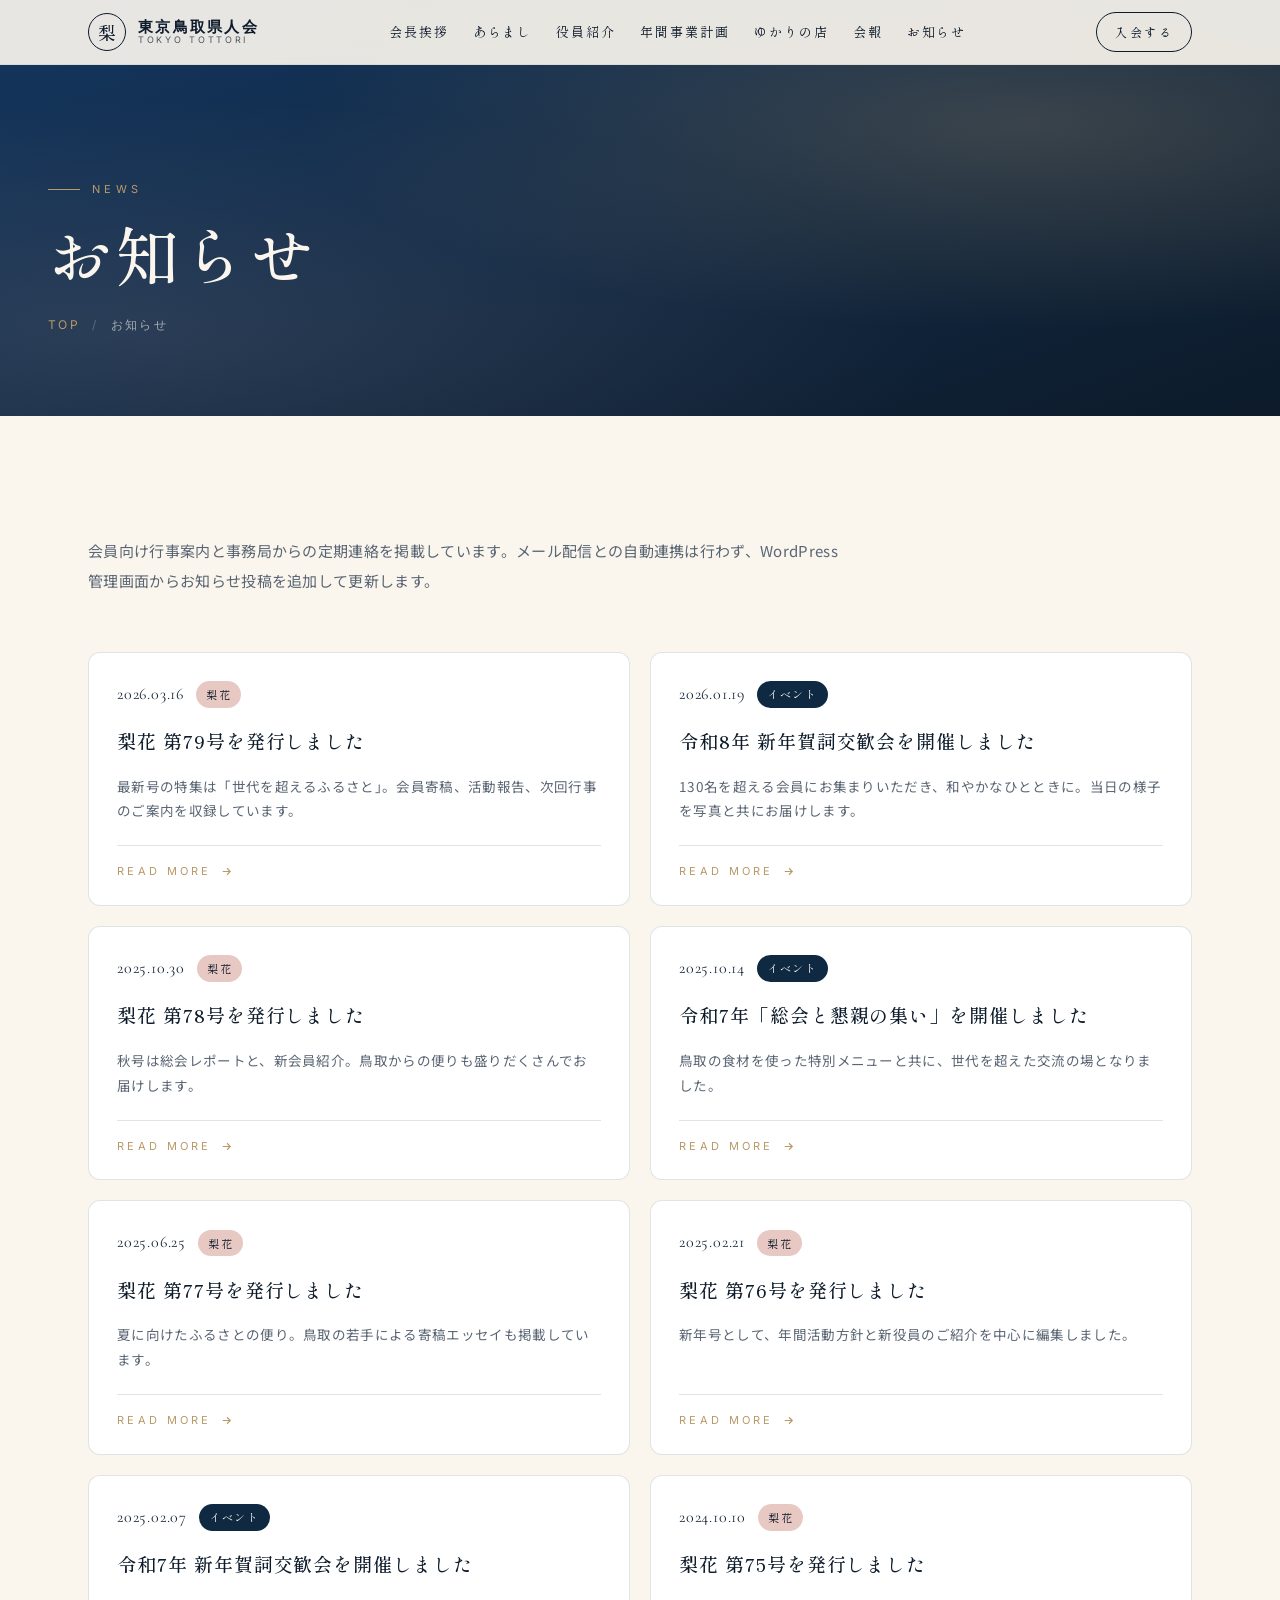
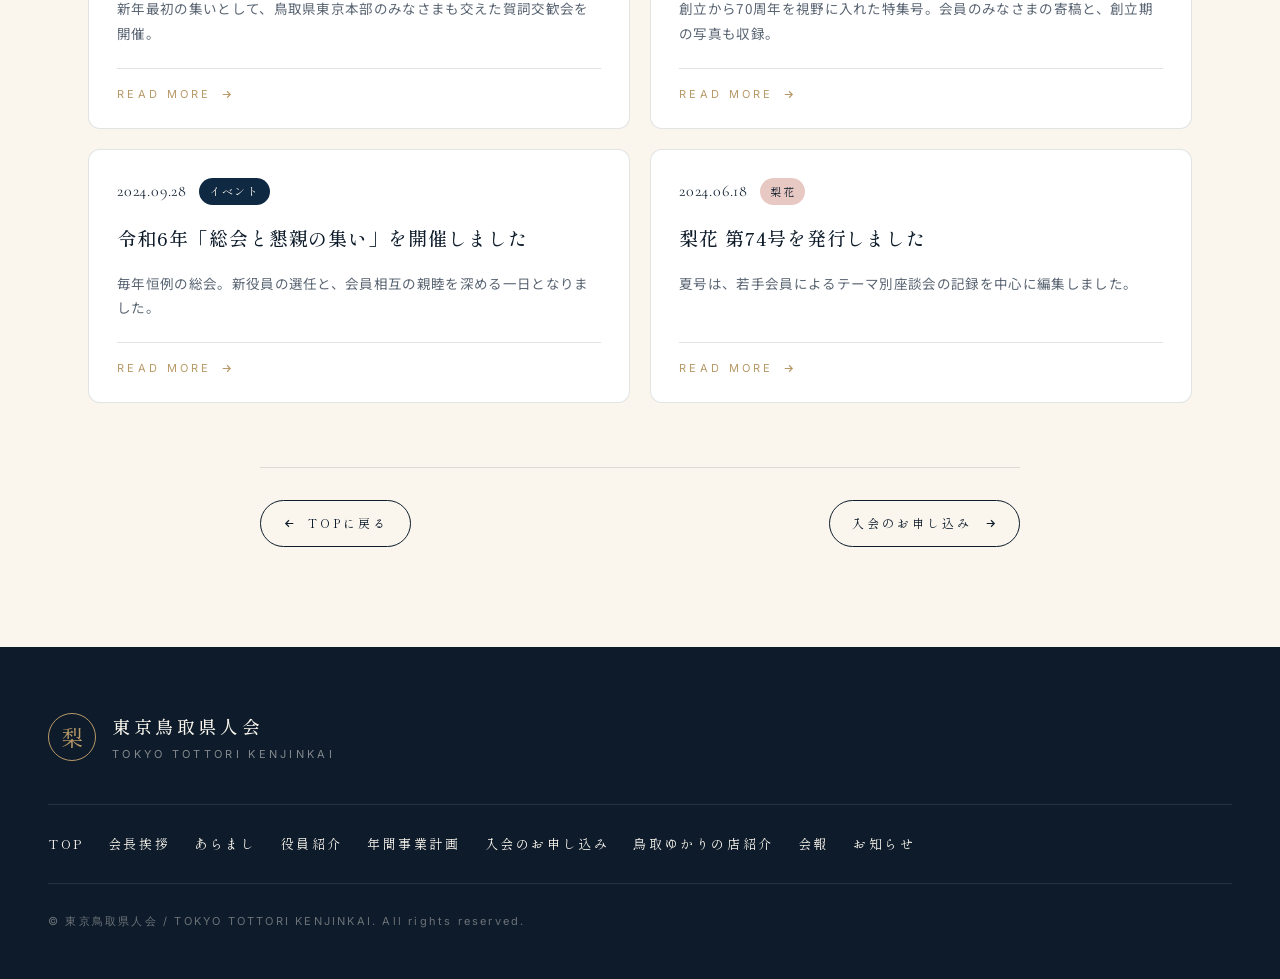
==== commit 5c4082e9: "Reorder homepage to prioritize member announcements. Move the news/announcement section above the ev" ====
--- a/news.html
+++ b/news.html
@@ -3,8 +3,9 @@
 <head>
 <meta charset="UTF-8" />
 <meta name="viewport" content="width=device-width, initial-scale=1.0" />
-<title>新着情報 | 東京鳥取県人会</title>
-<meta name="description" content="東京鳥取県人会からのお知らせ・新着情報の一覧。会報『梨花』の発行、各種行事の開催情報を順次ご案内します。" />
+<title>お知らせ | 東京鳥取県人会</title>
+<meta name="description" content="東京鳥取県人会からのお知らせ一覧。会員向け行事案内や事務局からの定期連絡を掲載します。" />
+<meta name="robots" content="noindex, nofollow" />
 
 <link rel="preconnect" href="https://fonts.googleapis.com" />
 <link rel="preconnect" href="https://fonts.gstatic.com" crossorigin />
@@ -36,7 +37,7 @@
       <a href="index.html#plan">年間事業計画</a>
       <a href="shops.html">ゆかりの店</a>
       <a href="index.html#newsletter">会報</a>
-      <a href="news.html">新着情報</a>
+      <a href="news.html">お知らせ</a>
     </nav>
     <a href="index.html#join" class="nav-cta">入会する</a>
     <button class="nav-toggle" id="navToggle" aria-label="メニュー">
@@ -54,7 +55,7 @@
     <a href="index.html#plan">年間事業計画</a>
     <a href="shops.html">ゆかりの店</a>
     <a href="index.html#newsletter">会報『梨花』</a>
-    <a href="news.html">新着情報</a>
+    <a href="news.html">お知らせ</a>
     <a href="index.html#join" class="mobile-cta">入会のお申し込み →</a>
   </nav>
 </div>
@@ -62,16 +63,16 @@
 <section class="page-hero">
   <div class="page-hero-inner">
     <p class="eyebrow">NEWS</p>
-    <h1>新着情報</h1>
+    <h1>お知らせ</h1>
     <nav class="breadcrumb">
-      <a href="index.html">TOP</a><span>/</span>新着情報
+      <a href="index.html">TOP</a><span>/</span>お知らせ
     </nav>
   </div>
 </section>
 
 <main class="page-body">
   <p class="section-lead" style="margin-bottom: 56px; max-width: 760px;">
-    会報『梨花』の発行、各種行事の開催情報など、東京鳥取県人会からのお知らせを掲載しています。
+    会員向け行事案内と事務局からの定期連絡を掲載しています。メール配信との自動連携は行わず、WordPress管理画面からお知らせ投稿を追加して更新します。
   </p>
 
   <div class="news-grid is-2col">
@@ -206,7 +207,7 @@
       <a href="index.html#join">入会のお申し込み</a>
       <a href="shops.html">鳥取ゆかりの店紹介</a>
       <a href="index.html#newsletter">会報</a>
-      <a href="news.html">新着情報</a>
+      <a href="news.html">お知らせ</a>
     </nav>
     <p class="footer-copy">&copy; 東京鳥取県人会 / TOKYO TOTTORI KENJINKAI. All rights reserved.</p>
   </div>
--- a/styles/main.css
+++ b/styles/main.css
@@ -190,7 +190,18 @@
 }
 
 /* Hero */
-.hero { position: relative; min-height: 100vh; display: flex; flex-direction: column; justify-content: center; padding: 120px var(--gutter) 80px; color: var(--c-paper); overflow: hidden; }
+.hero {
+  position: relative;
+  min-height: 100vh;   /* Fallback for older browsers */
+  min-height: 100svh;  /* Stable viewport height (mobile browser UI対策) */
+  min-height: 100dvh;  /* Dynamic viewport height */
+  display: flex;
+  flex-direction: column;
+  justify-content: center;
+  padding: 120px var(--gutter) 80px;
+  color: var(--c-paper);
+  overflow: hidden;
+}
 .hero-bg { position: absolute; inset: 0; z-index: 0; background: #0d1b2a; }
 .hero-slide {
   position: absolute; inset: 0;
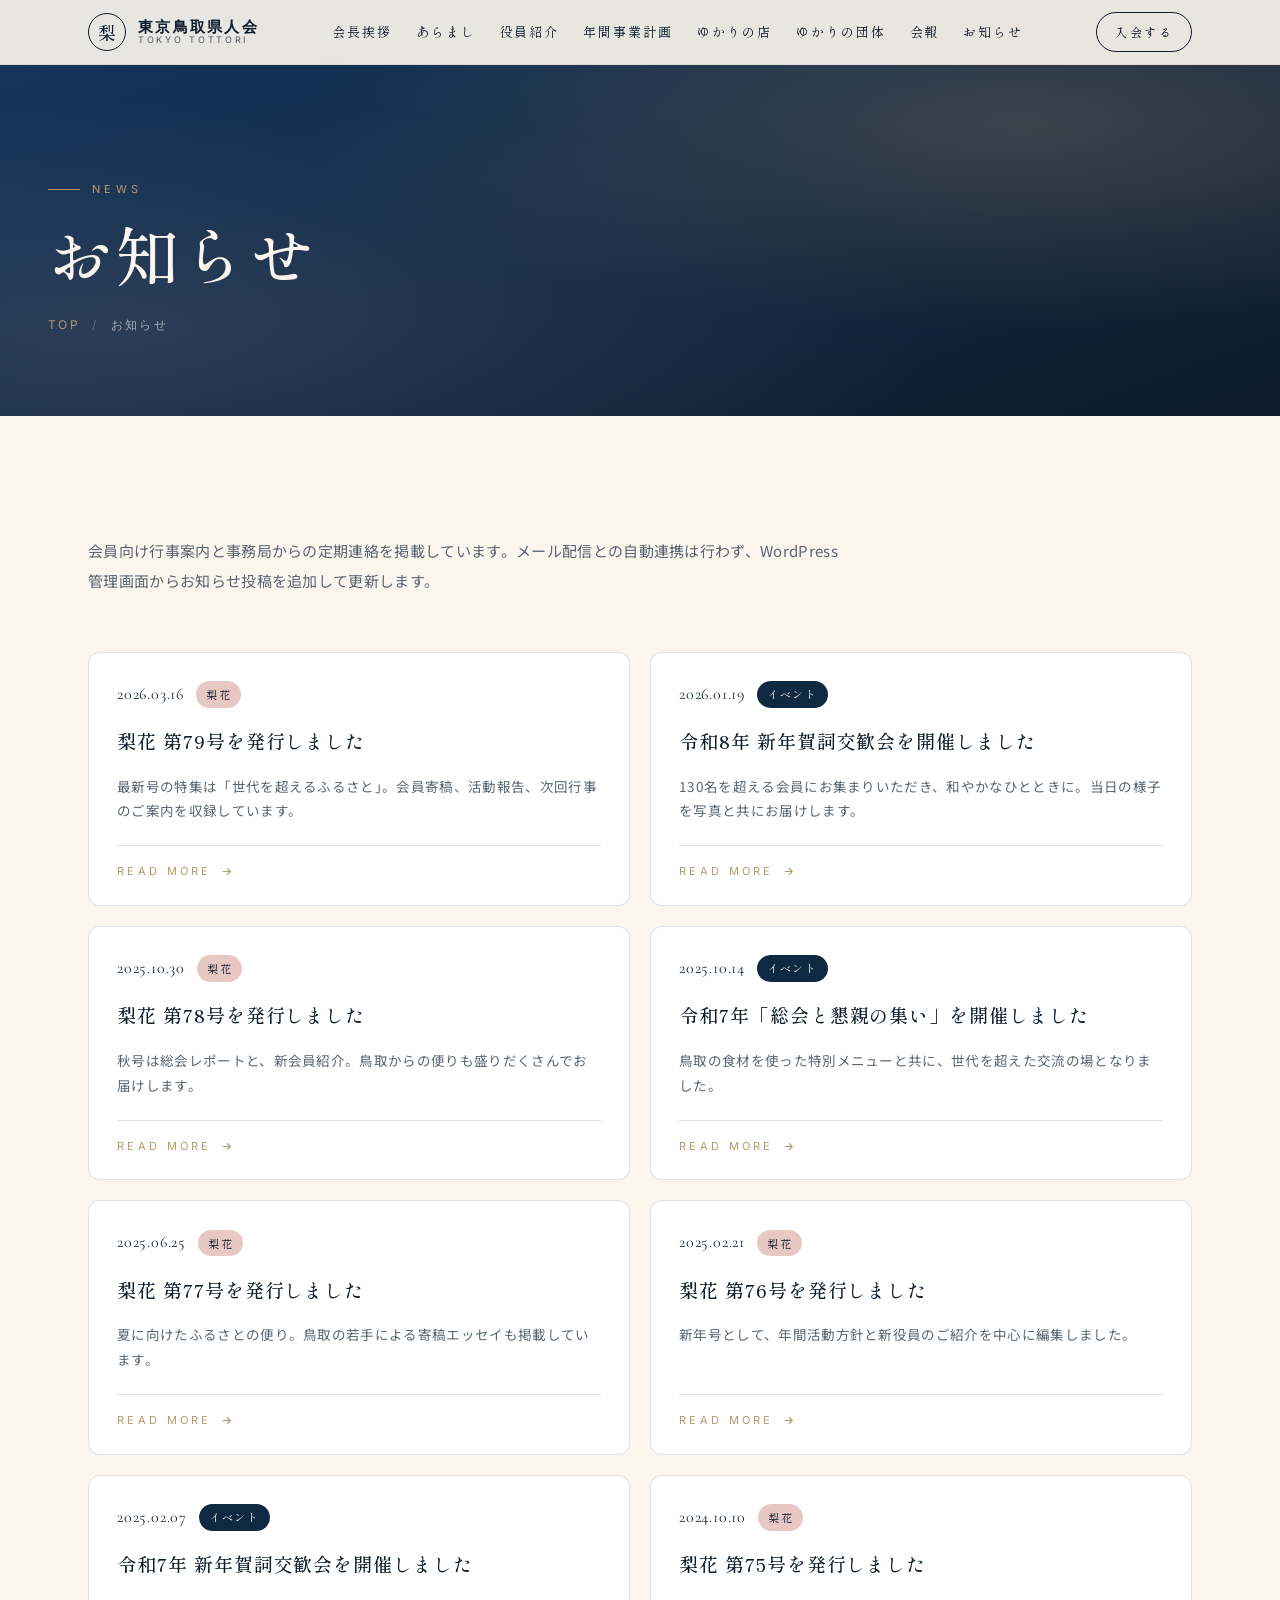
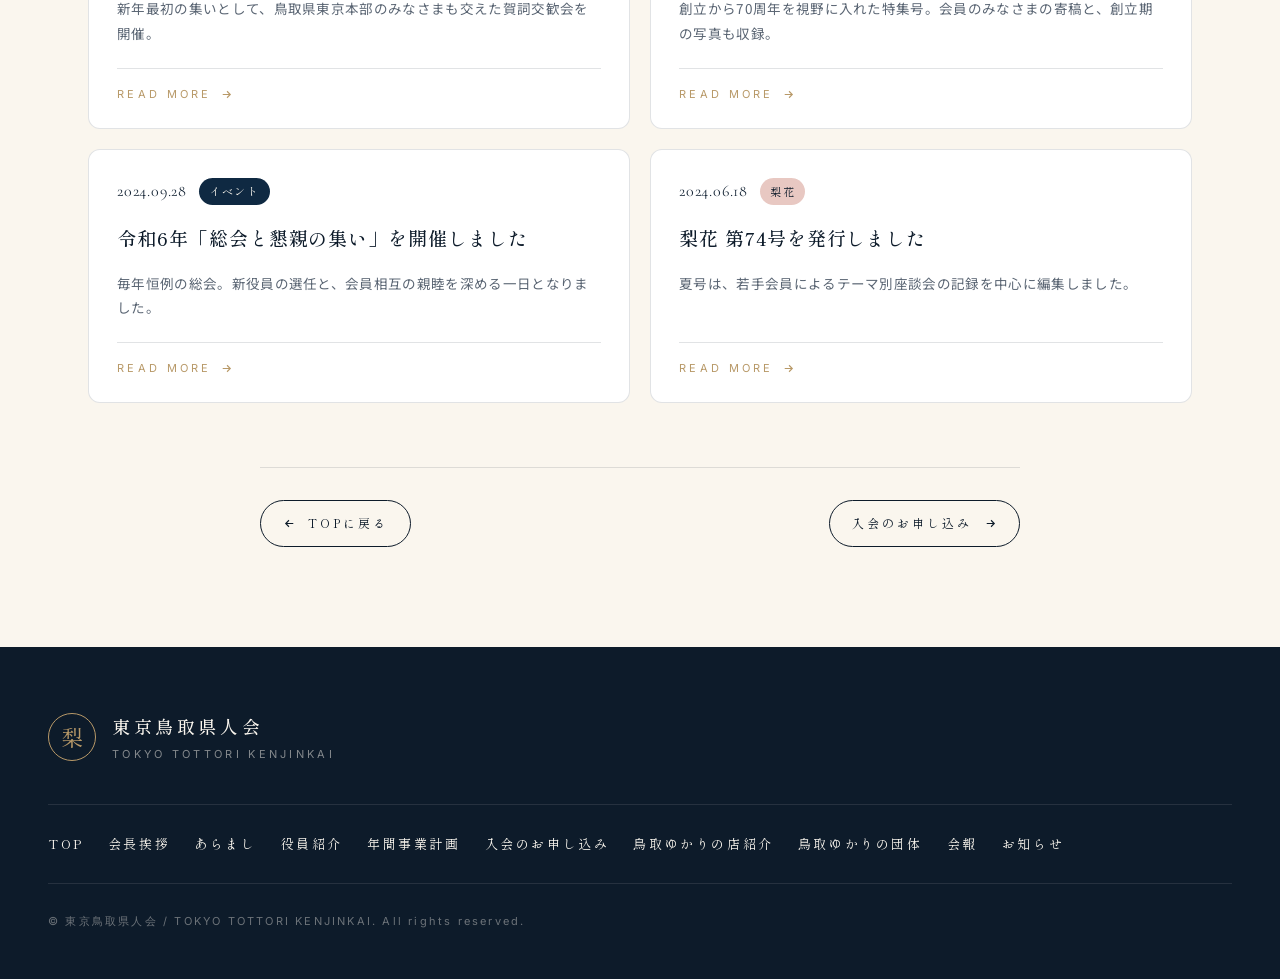
==== commit a20ab3ff: "鳥取ゆかりの団体ページを追加 会長プレゼン向けに、同窓会5団体へのリンクページとトップ掲載を追加。  Co-authored-by: Cursor <cursoragent@cursor.com>" ====
--- a/news.html
+++ b/news.html
@@ -36,6 +36,7 @@
       <a href="officers.html">役員紹介</a>
       <a href="index.html#plan">年間事業計画</a>
       <a href="shops.html">ゆかりの店</a>
+      <a href="organizations.html">ゆかりの団体</a>
       <a href="index.html#newsletter">会報</a>
       <a href="news.html">お知らせ</a>
     </nav>
@@ -54,6 +55,7 @@
     <a href="officers.html">役員紹介</a>
     <a href="index.html#plan">年間事業計画</a>
     <a href="shops.html">ゆかりの店</a>
+    <a href="organizations.html">ゆかりの団体</a>
     <a href="index.html#newsletter">会報『梨花』</a>
     <a href="news.html">お知らせ</a>
     <a href="index.html#join" class="mobile-cta">入会のお申し込み →</a>
@@ -206,6 +208,7 @@
       <a href="index.html#plan">年間事業計画</a>
       <a href="index.html#join">入会のお申し込み</a>
       <a href="shops.html">鳥取ゆかりの店紹介</a>
+      <a href="organizations.html">鳥取ゆかりの団体</a>
       <a href="index.html#newsletter">会報</a>
       <a href="news.html">お知らせ</a>
     </nav>
--- a/styles/main.css
+++ b/styles/main.css
@@ -418,6 +418,53 @@
 .shop-meta { font-size: 12px; color: var(--c-sub); display: flex; gap: 14px; padding-top: 14px; border-top: 1px solid var(--c-line); }
 .shop-meta b { font-family: var(--f-mincho); font-weight: 500; color: var(--c-ink); margin-right: 4px; }
 
+/* Organizations (鳥取ゆかりの団体) */
+.organizations { background: var(--c-sand); }
+.org-list { display: flex; flex-direction: column; gap: 16px; }
+.org-card {
+  display: grid;
+  grid-template-columns: 88px 1fr;
+  gap: 24px;
+  align-items: center;
+  padding: 28px 32px;
+  background: var(--c-paper-2);
+  border: 1px solid var(--c-line);
+  border-radius: var(--r-lg);
+  transition: all var(--t-base);
+}
+.org-card:hover { transform: translateY(-2px); border-color: var(--c-pear-2); box-shadow: 0 16px 32px -18px rgba(13, 27, 42, 0.12); }
+.org-mark {
+  width: 88px;
+  height: 88px;
+  border-radius: 50%;
+  display: grid;
+  place-items: center;
+  font-family: var(--f-mincho);
+  font-size: 32px;
+  color: rgba(250, 246, 238, 0.85);
+  flex-shrink: 0;
+}
+.org-mark[data-c="0"] { background: linear-gradient(135deg, #14365e 0%, #5b7896 100%); }
+.org-mark[data-c="1"] { background: linear-gradient(135deg, #2c4a6b 0%, #8ba4bc 100%); }
+.org-mark[data-c="2"] { background: linear-gradient(135deg, #5e4528 0%, #c9a978 100%); }
+.org-mark[data-c="3"] { background: linear-gradient(135deg, #b89968 0%, #ebe1cd 100%); color: var(--c-ink); }
+.org-mark[data-c="4"] { background: linear-gradient(135deg, #d8a39b 0%, #f4dad4 100%); color: var(--c-ink); }
+.org-name { font-family: var(--f-mincho); font-size: clamp(20px, 2.5vw, 24px); font-weight: 500; letter-spacing: 0.08em; margin-bottom: 6px; }
+.org-full { font-size: 14px; color: var(--c-sub); line-height: 1.8; margin-bottom: 14px; }
+.org-link {
+  display: inline-flex;
+  align-items: center;
+  gap: 8px;
+  font-family: var(--f-mincho);
+  font-size: 13px;
+  letter-spacing: 0.15em;
+  color: var(--c-navy);
+  border-bottom: 1px solid currentColor;
+  padding-bottom: 2px;
+  transition: color var(--t-fast);
+}
+.org-link:hover { color: var(--c-gold); }
+
 /* Newsletter (会報) */
 .newsletter { background: var(--c-sand); }
 .rika-grid { display: grid; grid-template-columns: 1.2fr 1fr; gap: clamp(32px, 6vw, 64px); align-items: center; }
@@ -556,6 +603,8 @@
   .hero-scroll { display: none; }
   .marquee-track { font-size: 14px; }
   .officers-grid, .shop-grid { grid-template-columns: 1fr; }
+  .org-card { grid-template-columns: 64px 1fr; gap: 16px; padding: 20px; }
+  .org-mark { width: 64px; height: 64px; font-size: 24px; }
   .rika-issues { grid-template-columns: repeat(2, 1fr); }
 }
 
